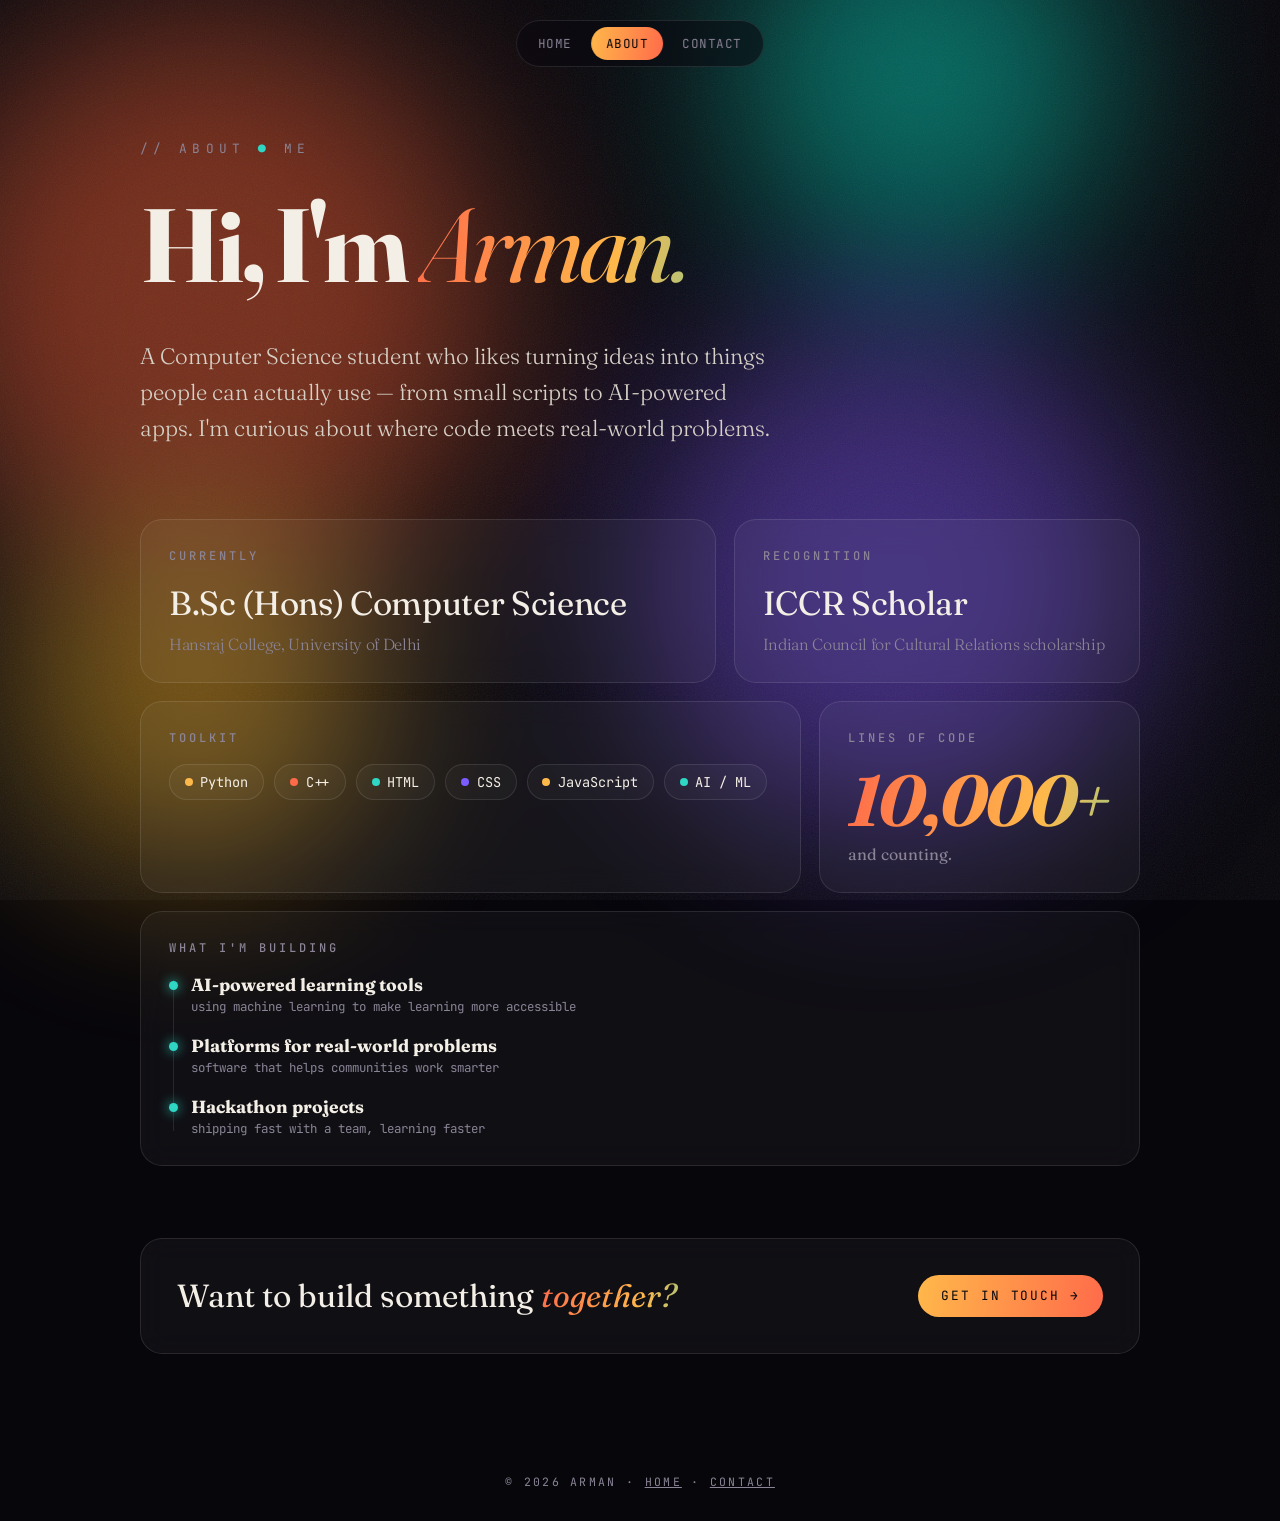
==== about.html @ 61739fcd "second change" ====
<!DOCTYPE html>
<html lang="en">
<head>
  <meta charset="UTF-8" />
  <meta name="viewport" content="width=device-width, initial-scale=1.0" />
  <title>About — Arman</title>
  <link rel="preconnect" href="https://fonts.googleapis.com" />
  <link rel="preconnect" href="https://fonts.gstatic.com" crossorigin />
  <link href="https://fonts.googleapis.com/css2?family=Fraunces:ital,opsz,wght@0,9..144,300;0,9..144,700;1,9..144,400&family=JetBrains+Mono:wght@400;500&display=swap" rel="stylesheet" />
  <link rel="stylesheet" href="style.css" />
  <style>
    .hero h1 {
      font-size: clamp(2.8rem, 9vw, 6.5rem);
      font-weight: 700;
      line-height: 1;
      letter-spacing: -0.035em;
      margin: 0.35em 0 0.4em;
    }
    .hero p.lead {
      max-width: 640px;
      font-size: clamp(1.1rem, 2.2vw, 1.4rem);
      font-weight: 300;
      line-height: 1.6;
      color: #d6d0c6;
    }

    .grid {
      display: grid;
      grid-template-columns: repeat(12, 1fr);
      gap: 18px;
      margin-top: 72px;
    }
    .card { padding: 28px; transition: transform 0.35s, border-color 0.35s; }
    .card:hover { transform: translateY(-4px); border-color: rgba(255,255,255,0.22); }
    .card h3 {
      font-family: var(--mono);
      font-size: 0.75rem;
      font-weight: 500;
      letter-spacing: 0.25em;
      text-transform: uppercase;
      color: var(--muted);
      margin-bottom: 18px;
    }
    .span-7 { grid-column: span 7; }
    .span-5 { grid-column: span 5; }
    .span-4 { grid-column: span 4; }
    .span-8 { grid-column: span 8; }

    .big {
      font-size: clamp(1.5rem, 3vw, 2.1rem);
      line-height: 1.25;
      letter-spacing: -0.01em;
    }
    .big small { display: block; margin-top: 10px; font-size: 1rem; color: var(--muted); font-weight: 300; }

    .stat { font-size: clamp(3rem, 7vw, 4.5rem); font-weight: 700; line-height: 1; letter-spacing: -0.04em; }
    .stat + p { color: var(--muted); margin-top: 8px; }

    .skills { display: flex; flex-wrap: wrap; gap: 10px; }
    .chip {
      font-family: var(--mono);
      font-size: 0.85rem;
      padding: 0.6em 1.1em;
      border-radius: 999px;
      border: 1px solid var(--line);
      background: rgba(255,255,255,0.03);
      display: inline-flex; align-items: center; gap: 0.55em;
    }
    .chip i { width: 8px; height: 8px; border-radius: 50%; display: inline-block; }

    .timeline { list-style: none; position: relative; padding-left: 22px; }
    .timeline::before { content: ""; position: absolute; left: 4px; top: 6px; bottom: 6px; width: 1px; background: var(--line); }
    .timeline li { position: relative; padding-bottom: 20px; }
    .timeline li:last-child { padding-bottom: 0; }
    .timeline li::before {
      content: ""; position: absolute; left: -22px; top: 7px;
      width: 9px; height: 9px; border-radius: 50%;
      background: var(--d); box-shadow: 0 0 12px var(--d);
    }
    .timeline strong { display: block; font-size: 1.1rem; }
    .timeline span { font-family: var(--mono); font-size: 0.78rem; color: var(--muted); }

    .next {
      margin-top: 72px;
      display: flex; align-items: center; justify-content: space-between; gap: 20px; flex-wrap: wrap;
      padding: 36px;
    }
    .next p { font-size: clamp(1.4rem, 3vw, 2rem); }
    .btn {
      font-family: var(--mono); font-size: 0.8rem; letter-spacing: 0.15em; text-transform: uppercase;
      text-decoration: none; padding: 1em 1.8em; border-radius: 999px;
      background: linear-gradient(100deg, var(--b), var(--a)); color: var(--bg);
      transition: transform 0.25s, filter 0.25s;
    }
    .btn:hover { transform: translateY(-2px); filter: brightness(1.08); }

    @media (max-width: 760px) {
      .span-7, .span-5, .span-4, .span-8 { grid-column: span 12; }
    }
  </style>
</head>
<body>
  <div class="aurora"><div class="blob"></div><div class="blob"></div><div class="blob"></div><div class="blob"></div></div>
  <div class="grain"></div>
  <div class="glow" id="glow"></div>

  <nav class="nav">
    <a href="hello-world.html">Home</a>
    <a href="about.html" class="active">About</a>
    <a href="contact.html">Contact</a>
  </nav>

  <main class="page">
    <section class="hero">
      <p class="eyebrow reveal">// about <span>●</span> me</p>
      <h1 class="reveal">Hi, I'm <em class="gradient-text">Arman.</em></h1>
      <p class="lead reveal">
        A Computer Science student who likes turning ideas into things people can actually use —
        from small scripts to AI-powered apps. I'm curious about where code meets real-world problems.
      </p>
    </section>

    <section class="grid">
      <article class="card span-7 reveal">
        <h3>Currently</h3>
        <p class="big">
          B.Sc (Hons) Computer Science
          <small>Hansraj College, University of Delhi</small>
        </p>
      </article>

      <article class="card span-5 reveal">
        <h3>Recognition</h3>
        <p class="big">
          ICCR Scholar
          <small>Indian Council for Cultural Relations scholarship</small>
        </p>
      </article>

      <article class="card span-8 reveal">
        <h3>Toolkit</h3>
        <div class="skills">
          <span class="chip"><i style="background:var(--b)"></i>Python</span>
          <span class="chip"><i style="background:var(--a)"></i>C++</span>
          <span class="chip"><i style="background:var(--d)"></i>HTML</span>
          <span class="chip"><i style="background:var(--c)"></i>CSS</span>
          <span class="chip"><i style="background:var(--b)"></i>JavaScript</span>
          <span class="chip"><i style="background:var(--d)"></i>AI / ML</span>
        </div>
      </article>

      <article class="card span-4 reveal">
        <h3>Lines of code</h3>
        <div class="stat gradient-text" id="counter">0</div>
        <p>and counting.</p>
      </article>

      <article class="card span-12 reveal" style="grid-column: span 12;">
        <h3>What I'm building</h3>
        <ul class="timeline">
          <li><strong>AI-powered learning tools</strong><span>using machine learning to make learning more accessible</span></li>
          <li><strong>Platforms for real-world problems</strong><span>software that helps communities work smarter</span></li>
          <li><strong>Hackathon projects</strong><span>shipping fast with a team, learning faster</span></li>
        </ul>
      </article>
    </section>

    <section class="card next reveal">
      <p>Want to build something <em class="gradient-text">together?</em></p>
      <a href="contact.html" class="btn">Get in touch →</a>
    </section>
  </main>

  <footer class="site-footer">© <span id="yr"></span> ARMAN · <a href="hello-world.html">HOME</a> · <a href="contact.html">CONTACT</a></footer>

  <script src="script.js"></script>
  <script>
    document.getElementById('yr').textContent = new Date().getFullYear();

    // Count-up animation
    const el = document.getElementById('counter');
    const target = 10000;
    const obs = new IntersectionObserver(([e]) => {
      if (!e.isIntersecting) return;
      obs.disconnect();
      const start = performance.now();
      const dur = 1800;
      (function step(now) {
        const t = Math.min((now - start) / dur, 1);
        const eased = 1 - Math.pow(1 - t, 3);
        el.textContent = Math.round(target * eased).toLocaleString() + (t === 1 ? '+' : '');
        if (t < 1) requestAnimationFrame(step);
      })(start);
    });
    obs.observe(el);
  </script>
</body>
</html>
---- style.css ----
/* ===== Shared styles for all pages ===== */
:root {
  --bg: #07060b;
  --ink: #f4efe6;
  --muted: #8a8496;
  --line: rgba(255,255,255,0.1);
  --glass: rgba(255,255,255,0.04);
  --a: #ff6b4a;
  --b: #ffb84a;
  --c: #7a5cff;
  --d: #2fd6c3;
  --serif: 'Fraunces', Georgia, serif;
  --mono: 'JetBrains Mono', ui-monospace, monospace;
}

* { margin: 0; padding: 0; box-sizing: border-box; }
html { scroll-behavior: smooth; }

body {
  min-height: 100vh;
  background: var(--bg);
  color: var(--ink);
  font-family: var(--serif);
  overflow-x: hidden;
}

a { color: inherit; }

/* Background layers */
.aurora {
  position: fixed;
  inset: -20%;
  filter: blur(90px) saturate(140%);
  opacity: 0.45;
  z-index: 0;
  pointer-events: none;
}
.blob {
  position: absolute;
  border-radius: 50%;
  mix-blend-mode: screen;
  animation: drift 18s ease-in-out infinite alternate;
}
.blob:nth-child(1) { width: 45vw; height: 45vw; background: var(--a); top: 15%; left: 10%; }
.blob:nth-child(2) { width: 40vw; height: 40vw; background: var(--c); top: 40%; left: 50%; animation-duration: 22s; animation-delay: -6s; }
.blob:nth-child(3) { width: 30vw; height: 30vw; background: var(--d); top: 5%;  left: 55%; animation-duration: 26s; animation-delay: -12s; }
.blob:nth-child(4) { width: 28vw; height: 28vw; background: var(--b); top: 55%; left: 15%; animation-duration: 20s; animation-delay: -3s; }

@keyframes drift {
  0%   { transform: translate(0, 0) scale(1); }
  50%  { transform: translate(8vw, -6vh) scale(1.15); }
  100% { transform: translate(-6vw, 8vh) scale(0.9); }
}

.grain {
  position: fixed;
  inset: 0;
  z-index: 1;
  pointer-events: none;
  opacity: 0.08;
  background-image: url("data:image/svg+xml;utf8,<svg xmlns='http://www.w3.org/2000/svg' width='200' height='200'><filter id='n'><feTurbulence type='fractalNoise' baseFrequency='0.9' numOctaves='3' stitchTiles='stitch'/></filter><rect width='100%' height='100%' filter='url(%23n)'/></svg>");
}

.glow {
  position: fixed;
  width: 420px; height: 420px;
  border-radius: 50%;
  background: radial-gradient(circle, rgba(255,255,255,0.10), transparent 60%);
  pointer-events: none;
  transform: translate(-50%, -50%);
  z-index: 2;
  left: -999px; top: -999px;
}

/* Navigation */
.nav {
  position: fixed;
  top: 20px;
  left: 50%;
  transform: translateX(-50%);
  z-index: 10;
  display: flex;
  gap: 4px;
  padding: 6px;
  background: rgba(10,9,16,0.55);
  border: 1px solid var(--line);
  border-radius: 999px;
  backdrop-filter: blur(14px);
  -webkit-backdrop-filter: blur(14px);
  animation: fadeDown 0.8s ease both;
}
.nav a {
  position: relative;
  font-family: var(--mono);
  font-size: 0.78rem;
  letter-spacing: 0.12em;
  text-transform: uppercase;
  text-decoration: none;
  color: var(--muted);
  padding: 0.65em 1.2em;
  border-radius: 999px;
  transition: color 0.25s, background 0.25s;
}
.nav a:hover { color: var(--ink); background: rgba(255,255,255,0.06); }
.nav a.active {
  color: var(--bg);
  background: linear-gradient(100deg, var(--b), var(--a));
}

/* Shared bits */
.page {
  position: relative;
  z-index: 3;
  max-width: 1040px;
  margin: 0 auto;
  padding: 140px 20px 120px;
}

.eyebrow {
  font-family: var(--mono);
  font-size: clamp(0.7rem, 1.4vw, 0.8rem);
  letter-spacing: 0.4em;
  text-transform: uppercase;
  color: var(--muted);
}
.eyebrow span { color: var(--d); }

.gradient-text {
  font-style: italic;
  font-weight: 400;
  background: linear-gradient(100deg, var(--a), var(--b) 30%, var(--d) 60%, var(--c));
  background-size: 250% 100%;
  -webkit-background-clip: text;
  background-clip: text;
  color: transparent;
  animation: shimmer 6s linear infinite;
  padding-right: 0.08em;
}

.card {
  background: var(--glass);
  border: 1px solid var(--line);
  border-radius: 22px;
  backdrop-filter: blur(14px);
  -webkit-backdrop-filter: blur(14px);
}

.reveal { opacity: 0; transform: translateY(24px); transition: opacity 0.8s ease, transform 0.8s cubic-bezier(.2,.8,.2,1); }
.reveal.in { opacity: 1; transform: none; }

.site-footer {
  position: relative;
  z-index: 3;
  text-align: center;
  padding: 0 20px 32px;
  font-family: var(--mono);
  font-size: 0.72rem;
  letter-spacing: 0.2em;
  color: var(--muted);
}

@keyframes shimmer { 0% { background-position: 0% 50%; } 100% { background-position: 250% 50%; } }
@keyframes fadeUp  { from { opacity: 0; transform: translateY(12px); } to { opacity: 1; transform: none; } }
@keyframes fadeDown{ from { opacity: 0; transform: translate(-50%, -12px); } to { opacity: 1; transform: translate(-50%, 0); } }

@media (max-width: 480px) {
  .nav a { padding: 0.6em 0.9em; font-size: 0.7rem; letter-spacing: 0.08em; }
}

@media (prefers-reduced-motion: reduce) {
  *, *::before, *::after { animation-duration: 0.01ms !important; animation-iteration-count: 1 !important; transition: none !important; }
  .reveal { opacity: 1; transform: none; }
}
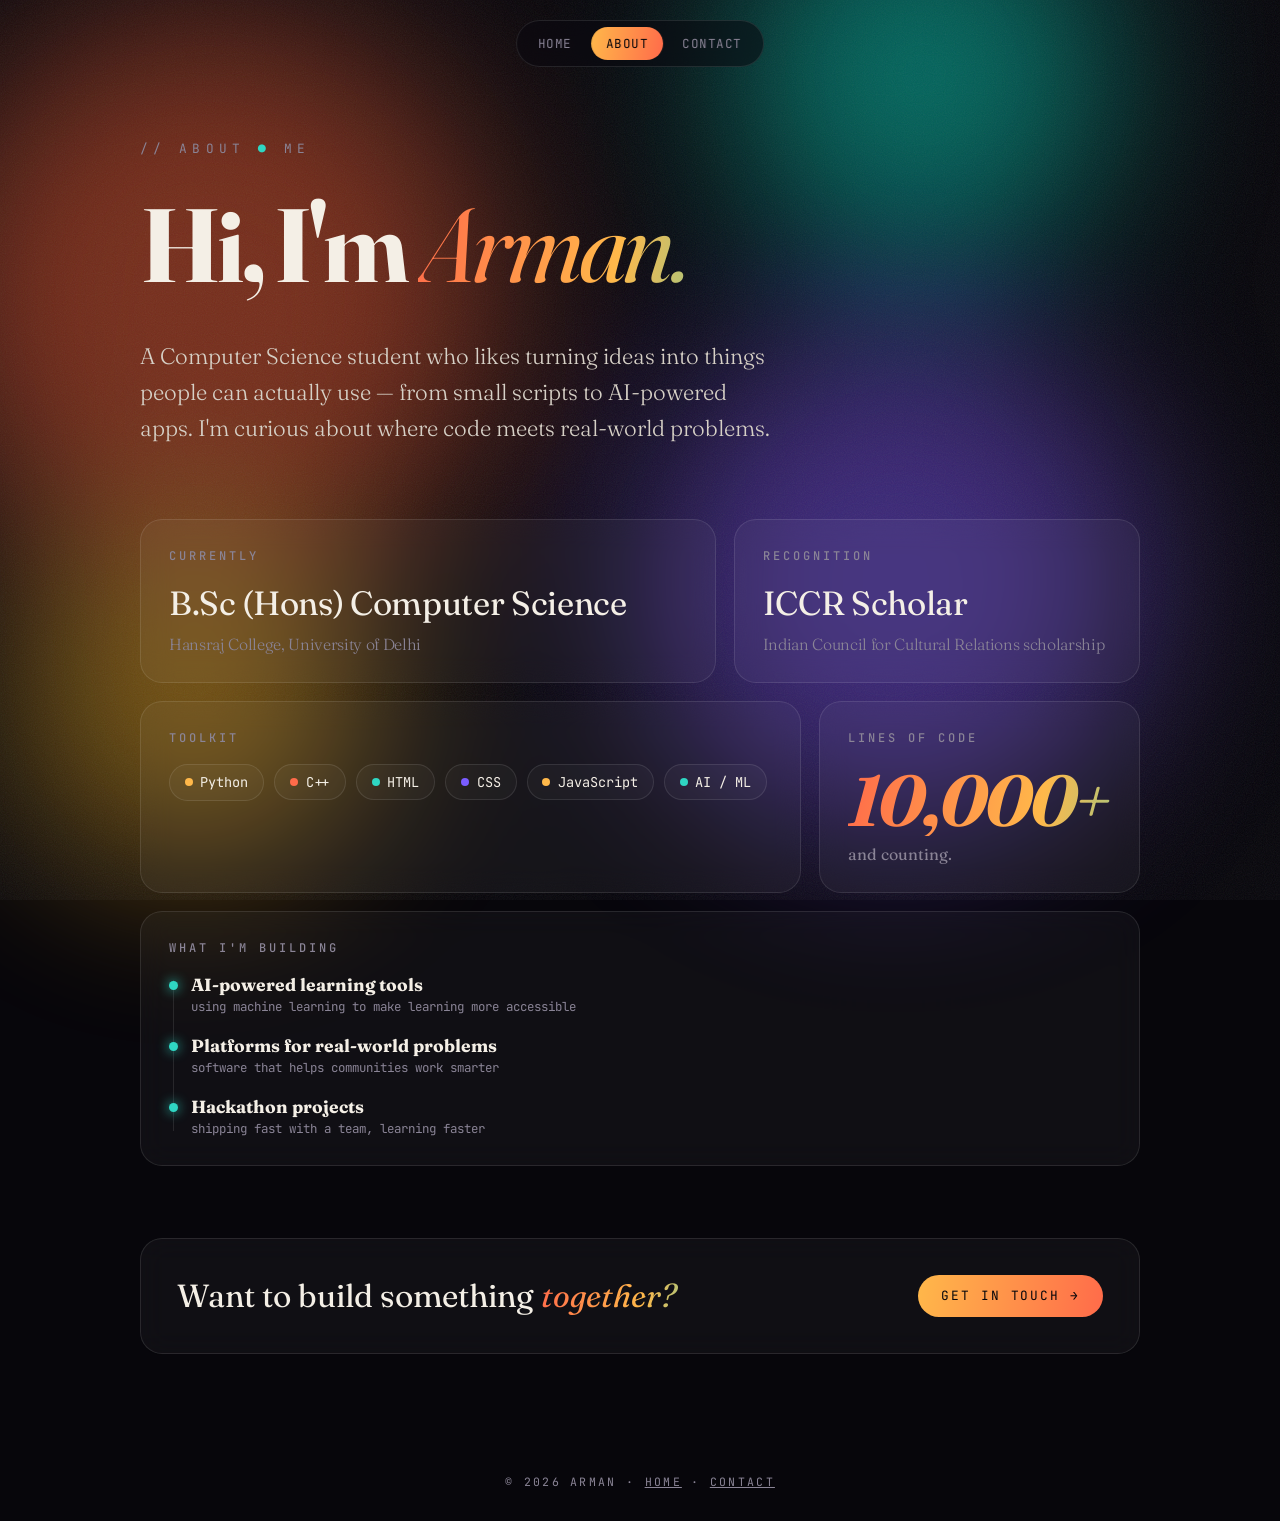
==== commit 8292949b: "Restore contact form and index links" ====
--- a/about.html
+++ b/about.html
@@ -105,7 +105,7 @@
   <div class="glow" id="glow"></div>
 
   <nav class="nav">
-    <a href="hello-world.html">Home</a>
+    <a href="index.html">Home</a>
     <a href="about.html" class="active">About</a>
     <a href="contact.html">Contact</a>
   </nav>
@@ -171,7 +171,7 @@
     </section>
   </main>
 
-  <footer class="site-footer">© <span id="yr"></span> ARMAN · <a href="hello-world.html">HOME</a> · <a href="contact.html">CONTACT</a></footer>
+  <footer class="site-footer">© <span id="yr"></span> ARMAN · <a href="index.html">HOME</a> · <a href="contact.html">CONTACT</a></footer>
 
   <script src="script.js"></script>
   <script>
